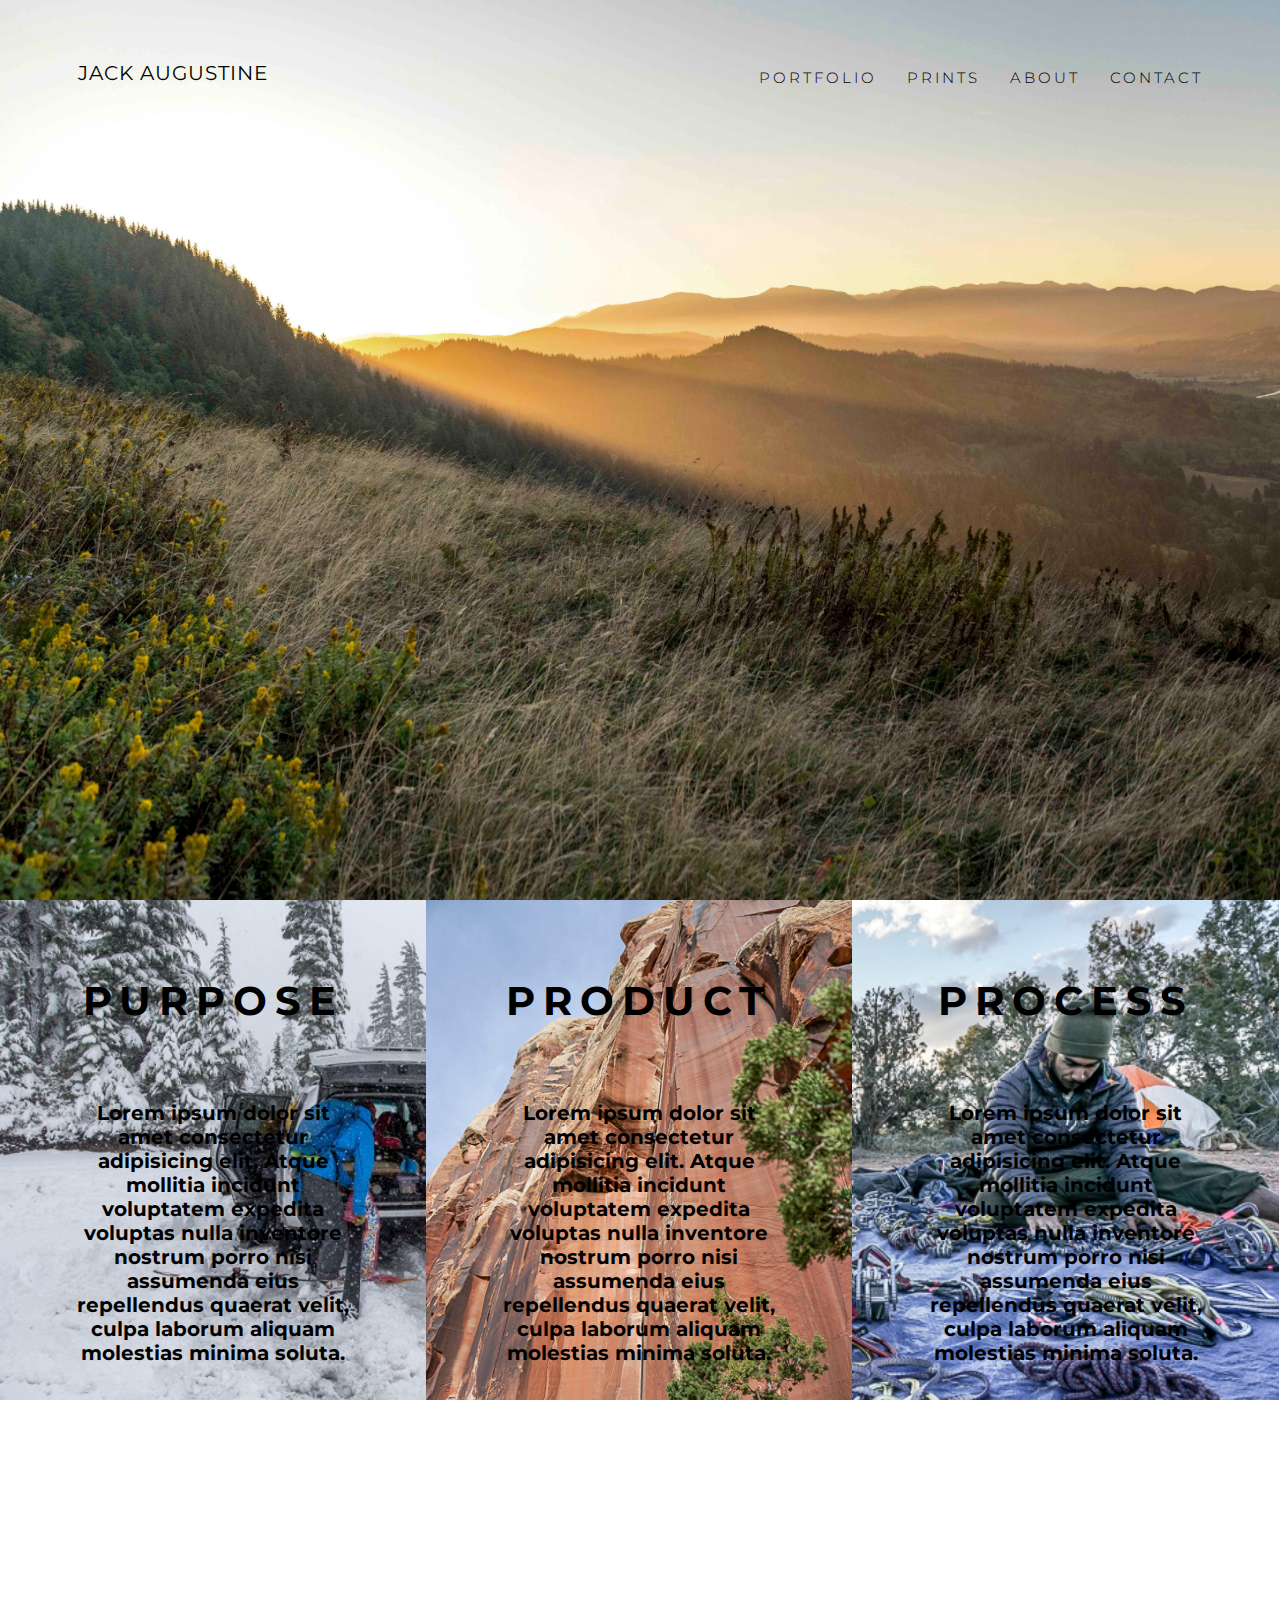
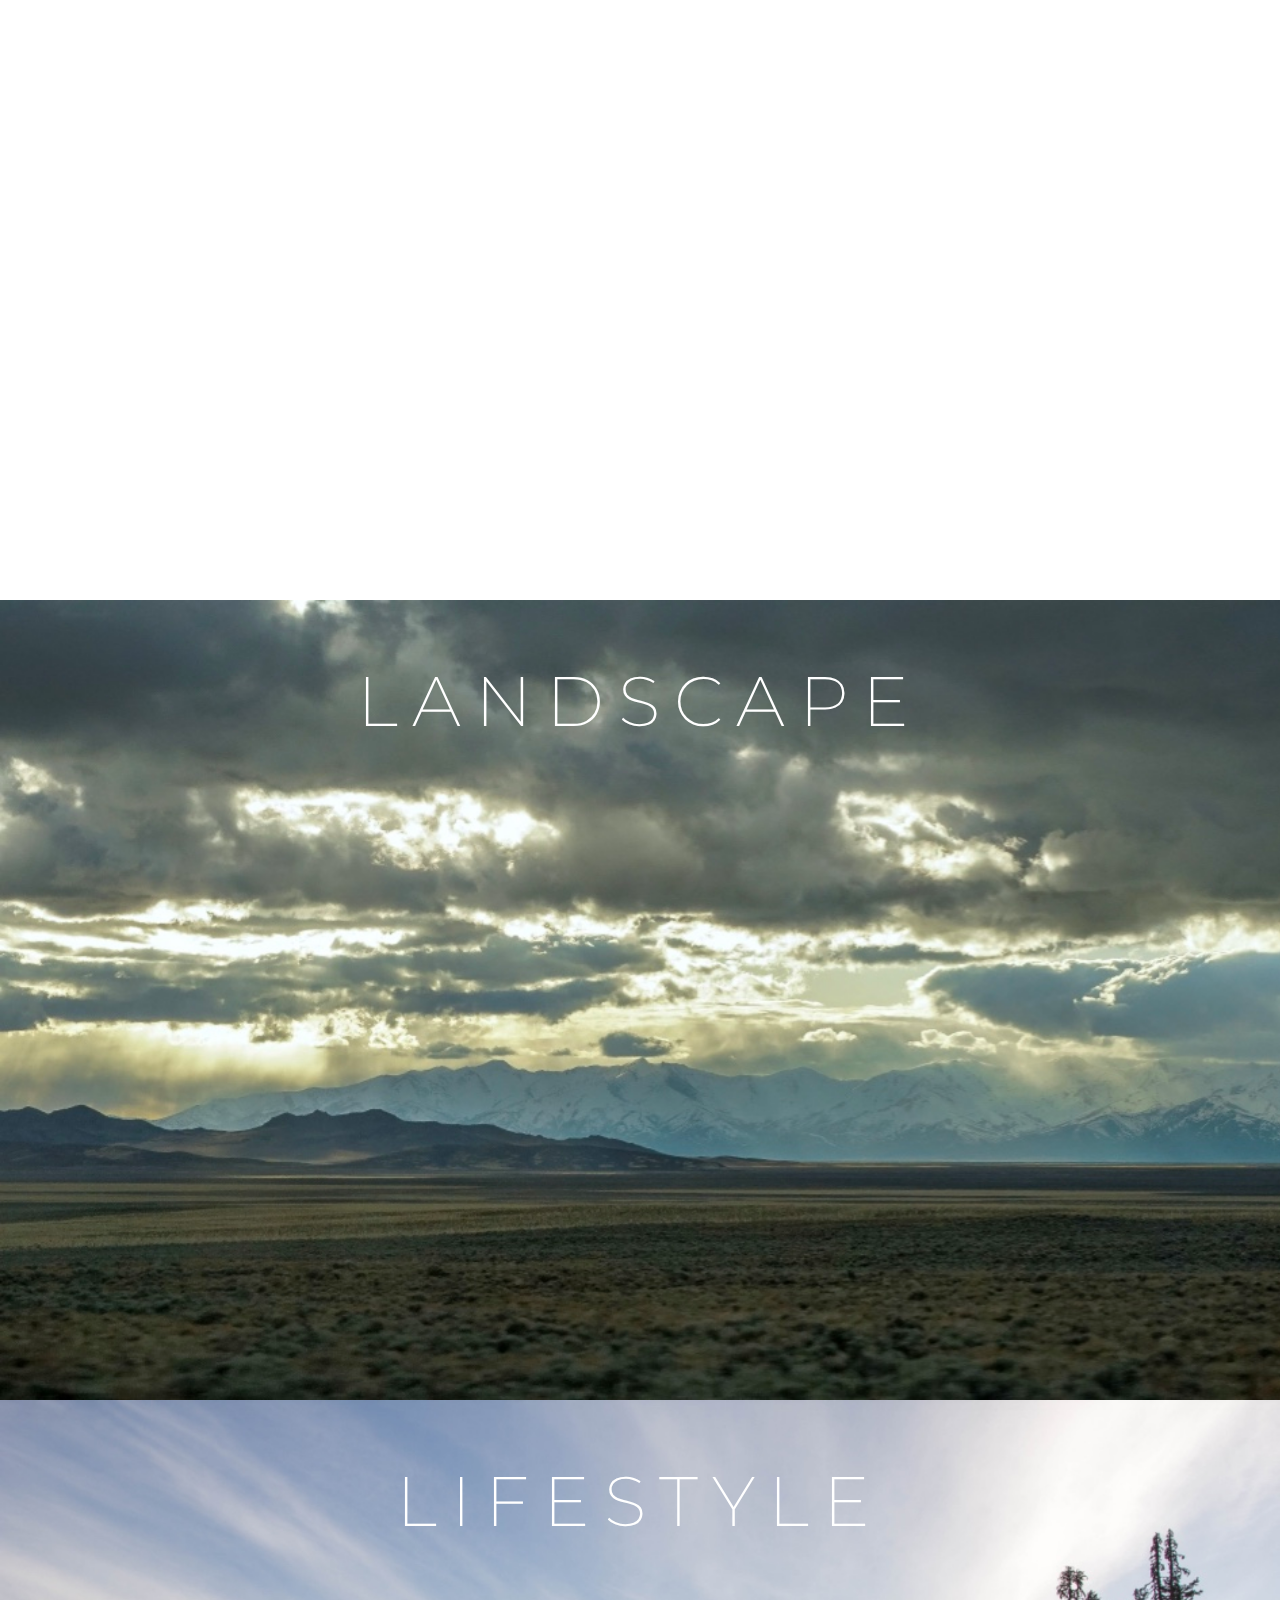
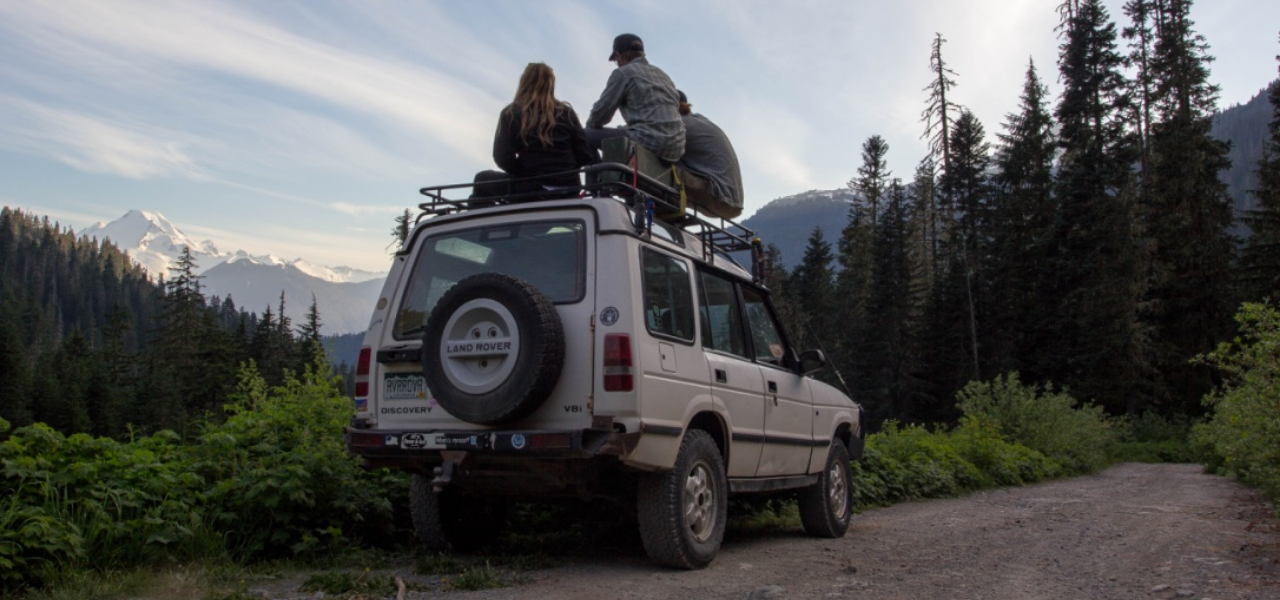
==== index.html @ 786903d4 "added index.html" ====
<!DOCTYPE html>
<html lang="en">

<head>
  <meta charset="UTF-8">
  <meta name="viewport" content="width=device-width, initial-scale=1.0">
  <meta http-equiv="X-UA-Compatible" content="ie=edge">
  <link rel="stylesheet" href="css/style.css">
  <link href="https://fonts.googleapis.com/css?family=Montserrat:300,400,400i,600,700" rel="stylesheet">
  <title>Jack Augustine Photography</title>
</head>
<!--
  <div class="navbar">
    <a href="#home">Home</a>
    <a href="#news">News</a>
    <div class="dropdown">
      <button class="dropbtn">Dropdown 
        <i class="fa fa-caret-down"></i>
      </button>
      <div class="dropdown-content">
        <a href="#">Link 1</a>
        <a href="#">Link 2</a>
        <a href="#">Link 3</a>
      </div>
    </div> 
  </div>
-->
<body>
  <div class="wrapper">
    <header>
      <div class="container">
        <div class="header1"><a href="index.html">Jack Augustine</a></div>
        <nav>
          <a href="contact.html">Contact</a>
          
          <a href="about.html">About</a>
          
          <a href="prints.html">Prints</a>
          
          <a href="portfolio.html">Portfolio</a>

          </div>
        </nav>
      </div>
    </header>

    <section class="heroimage"></section>
    <div class="clearfix"></div>


    <main>
      <section class="main-padding">
        <div class="row1">
          <div class="column">
            <div class="purpose">
              <h2>Purpose</h2>
              <p>Lorem ipsum dolor sit amet consectetur adipisicing elit. Atque mollitia incidunt voluptatem expedita
                voluptas nulla inventore nostrum porro nisi assumenda eius repellendus quaerat velit, culpa laborum
                aliquam molestias minima soluta.</p>
            </div>
          </div>
          <div class="column">
            <div class="product">
              <h2>Product</h2>
              <p>Lorem ipsum dolor sit amet consectetur adipisicing elit. Atque mollitia incidunt voluptatem expedita
                voluptas nulla inventore nostrum porro nisi assumenda eius repellendus quaerat velit, culpa laborum
                aliquam molestias minima soluta.</p>
            </div>
          </div>
          <div class="column">
            <div class="process">
              <h2>Process</h2>
              <p>Lorem ipsum dolor sit amet consectetur adipisicing elit. Atque mollitia incidunt voluptatem expedita
                voluptas nulla inventore nostrum porro nisi assumenda eius repellendus quaerat velit, culpa laborum
                aliquam molestias minima soluta.</p>
            </div>
          </div>
        </div>

          <div class="row">
            <div class="adventure">
            <a href="adventure.html"><h2>Adventure</h2></a>
            </div>
          </div>
          <div class="row">
            <div class="landscape">
            <a href="landscape.html"><h2>Landscape</h2></a>
            </div>
          </div>
          <div class="row">
            <div class="lifestyle">
            <a href="lifestyle.html"><h2>Lifestyle</h2></a>
            </div>
          </div>
        


      </section>



    </main>



  </div>
</body>

</html>
---- css/style.css ----
*{
    box-sizing: border-box;
}
#wrapper{
    color: white;
}
.container{
    width: 100%;
    padding-left: 15px;
    padding-right: 15px;
    margin-left: none;
    margin-right: none;
}
/* BEGIN HEADER */
body{
    background-color: white;
    margin: 0px;
    padding: 0px;
    font-family: 'Montserrat', sans-serif;
    margin: 0 auto;
}
header{
    position: absolute;
    top: 0px;
    left: 0px;
    width: 100%;
    z-index: 5;
    display: block;
    text-align: center;
    padding-top: 3%;
}
header>div .header1{
    float: left;
    padding-left: 5%;
}
.header1{
    padding: 20px;
    text-align: left;
    line-height: 30px;
}
.header1 a{
    text-decoration: none;
    text-transform: uppercase;
    letter-spacing: 0.05em;
    color: black;
    font-size: 20px;
    font-weight: 400;
}
nav{
    position: relative;
    padding-right: 5%;
    margin: none;
}
nav a{
    text-transform: uppercase;
    letter-spacing: 0.2em;
    font-weight: 300;
    color: black;
    padding: 30px 0px 20px 30px;
    float: right;
    text-decoration: none;
    font-size: 15px;
}
.heroimage{
    background-image: url(../images/heroimage.jpg);
    background-size: cover;
    height: 100vh;
}
/* 
-Transparency Gradient-
    -webkit-mask-image:-webkit-gradient(linear, left top, left bottom, from(rgba(0,0,0,1)), to(rgba(0,0,0,0)));
    mask-image: linear-gradient(to bottom, rgba(0,0,0,1), rgba(0,0,0,0));
*/
/* END HEADER */

/* BEGIN MAIN */
.row1{
    margin-left: auto;
    margin-right: auto;
    display: flex;
    position: relative;
}
.column{
    float: left;
    width: 33.3%;
    height: auto;
    text-align: center;
    opacity: 1;
    z-index: 5;
    display: inline-block;
    text-align: center;  
    position: relative;
}
.column p{
    color: black;
    padding: 0% 18% 20% 18%;
    text-align: center;
    font-size: 20px;
    font-weight: 700;
}
.column h2{
    text-align: center;
    color: black;
    text-transform: uppercase;
    font-size: 40px;
    letter-spacing: .2em;
    font-weight: 700;
    padding: 0;
    padding-top: 10%;
    padding-bottom: 10%;
}

.purpose{
    background-image: url(../images/2.jpg);
    background-size: cover;
    height: 500px;
    width: 100%;
    padding: none;
    float: left;
    display: block;
}

.product{
    background-image: url(../images/product.jpg);
    background-size: cover;
    height: 500px;
    width: 100%;
    padding: none;
    float: left;
    display: block;
}

.process{
    background-image: url(../images/process.jpg);
    background-size: cover;
    display: block;
    height: 500px;
    width: 100%;
    padding: none;
    float: left;
}

/* ROW 2 */
.row{
    width: 100%;
    margin-left: auto;
    margin-right: auto;
    height: 900px;
    width: 100%;
    display: inline;

}
.row h2:hover{
    text-transform: uppercase;
    letter-spacing: 0.05em;
    color: white;
    font-size: 70px;
    font-weight: 200;
    letter-spacing: .2em;
    opacity: .5;
    text-decoration: none;
}
.row h2{
    text-decoration: none;
    text-transform: uppercase;
    letter-spacing: 0.05em;
    color: white;
    font-size: 70px;
    font-weight: 200;
    letter-spacing: .2em;
    opacity: 1;
}
.row a{
    text-decoration: none;
}
.adventure{
    float: left;
    width: 100%;
    text-align: center;
    height: 800px;
    padding: none;
    background-size: cover;
    background-image: url(../images/9.jpg);
    mask-composite: url(../images/9.jpg)
}
.landscape{
    float: left;
    width: 100%;
    text-align: center;
    height: 800px;
    padding: none;
    background-image: url(../images/landscape.jpg);
    background-size: cover;
}
.lifestyle{
    float: left;
    width: 100%;
    text-align: center;
    height: 800px;
    padding: none;
    background-image: url(../images/lifestyle.jpg);
    background-size: cover;
}


/*PORT TEST*/

header>div .headerport{
    float: left;
    padding-left: 5%;
    padding-bottom: 20px;
}
.headerport{
    padding: 20px;
    text-align: left;
    line-height: 30px;
}
.headerport a{
    text-decoration: none;
    text-transform: uppercase;
    letter-spacing: 0.05em;
    color: black;
    font-size: 20px;
    font-weight: 400;
}
nav{
    position: relative;
    padding-right: 5%;
    margin: none;
}
.headerport nav a{
    text-transform: uppercase;
    letter-spacing: 0.2em;
    font-weight: 300;
    color: black;
    padding: 30px 0px 20px 30px;
    float: right;
    text-decoration: none;
    font-size: 15px;
}
.flex{
    position: relative;
    display: flex;
    text-align: center;  
    position: relative;
    flex-wrap: wrap;
    flex-direction: row;
    align-content: center;
    align-items: center;
    overflow: hidden;
}
img{
    order: 1 2 3 4 8 7 6 5;
    padding: 20px;
    align-content: center;
    flex-basis: length;
    height: auto;
    width: auto;
}
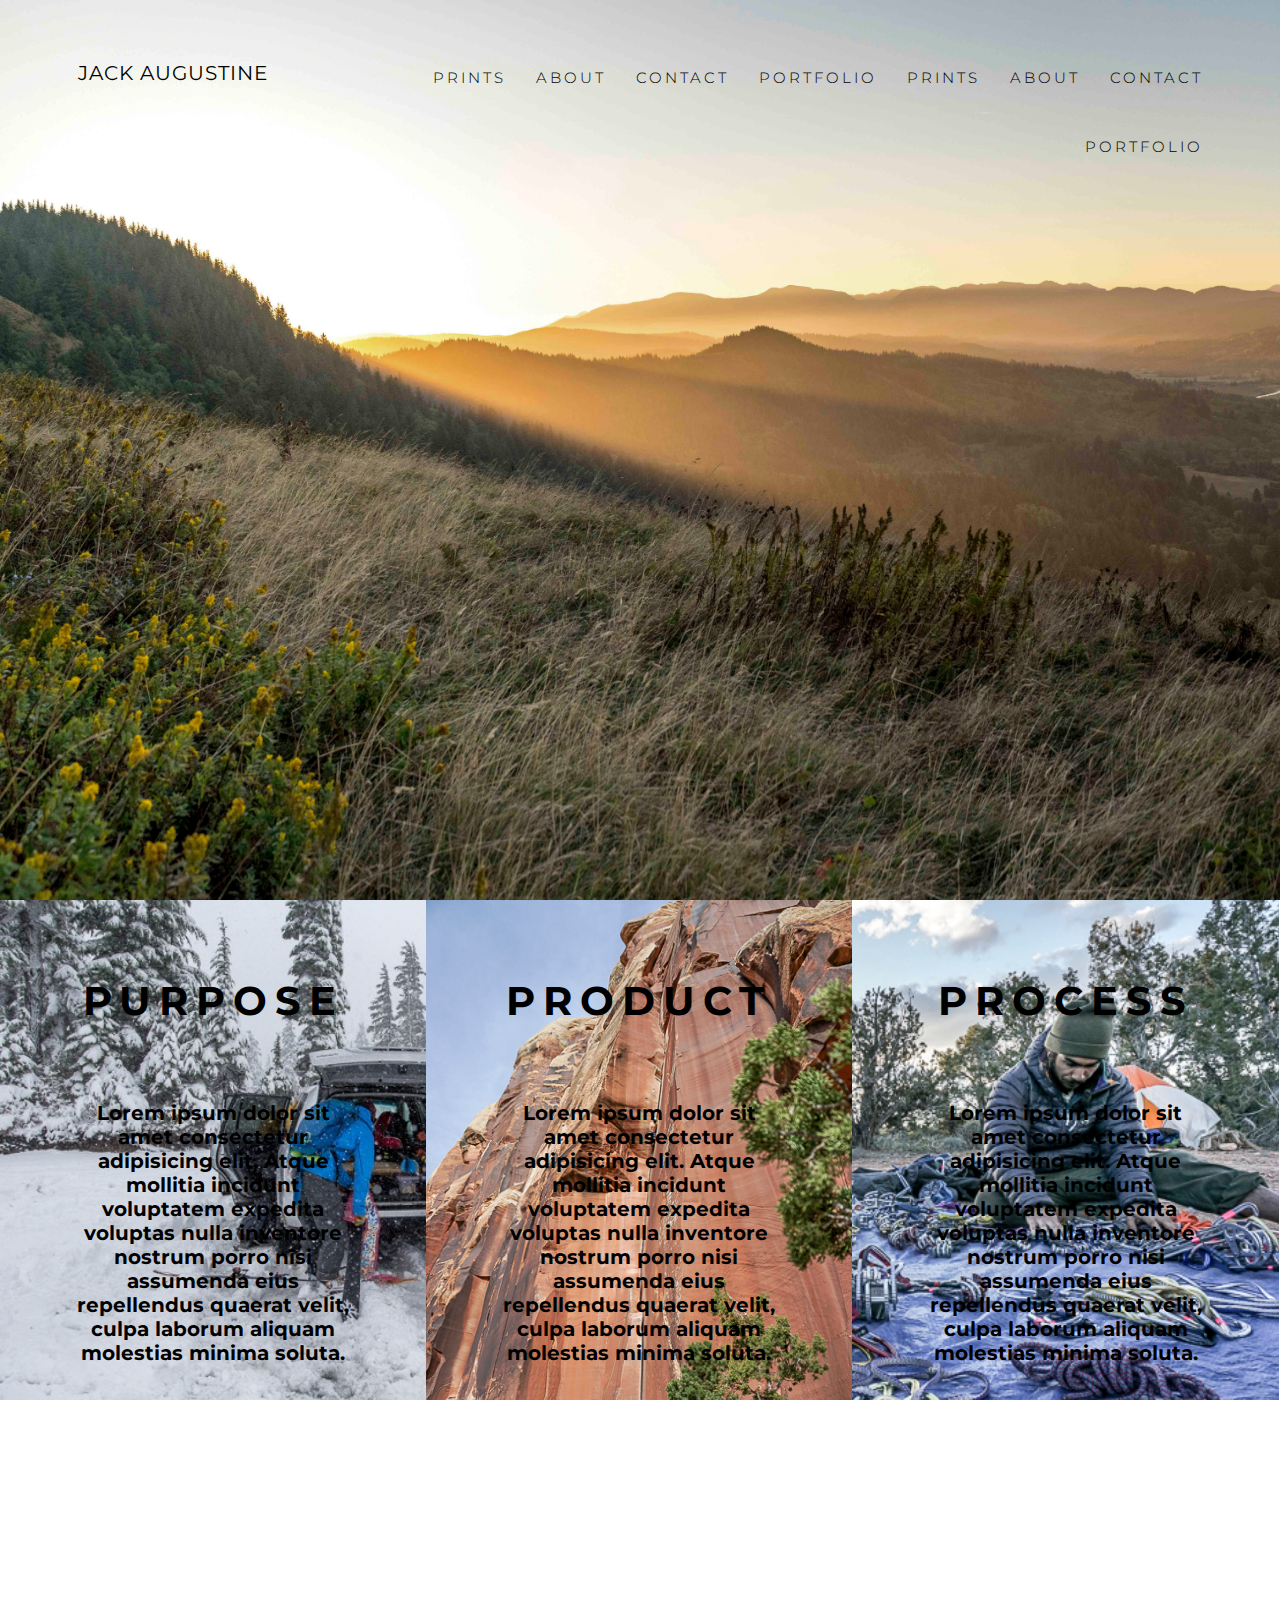
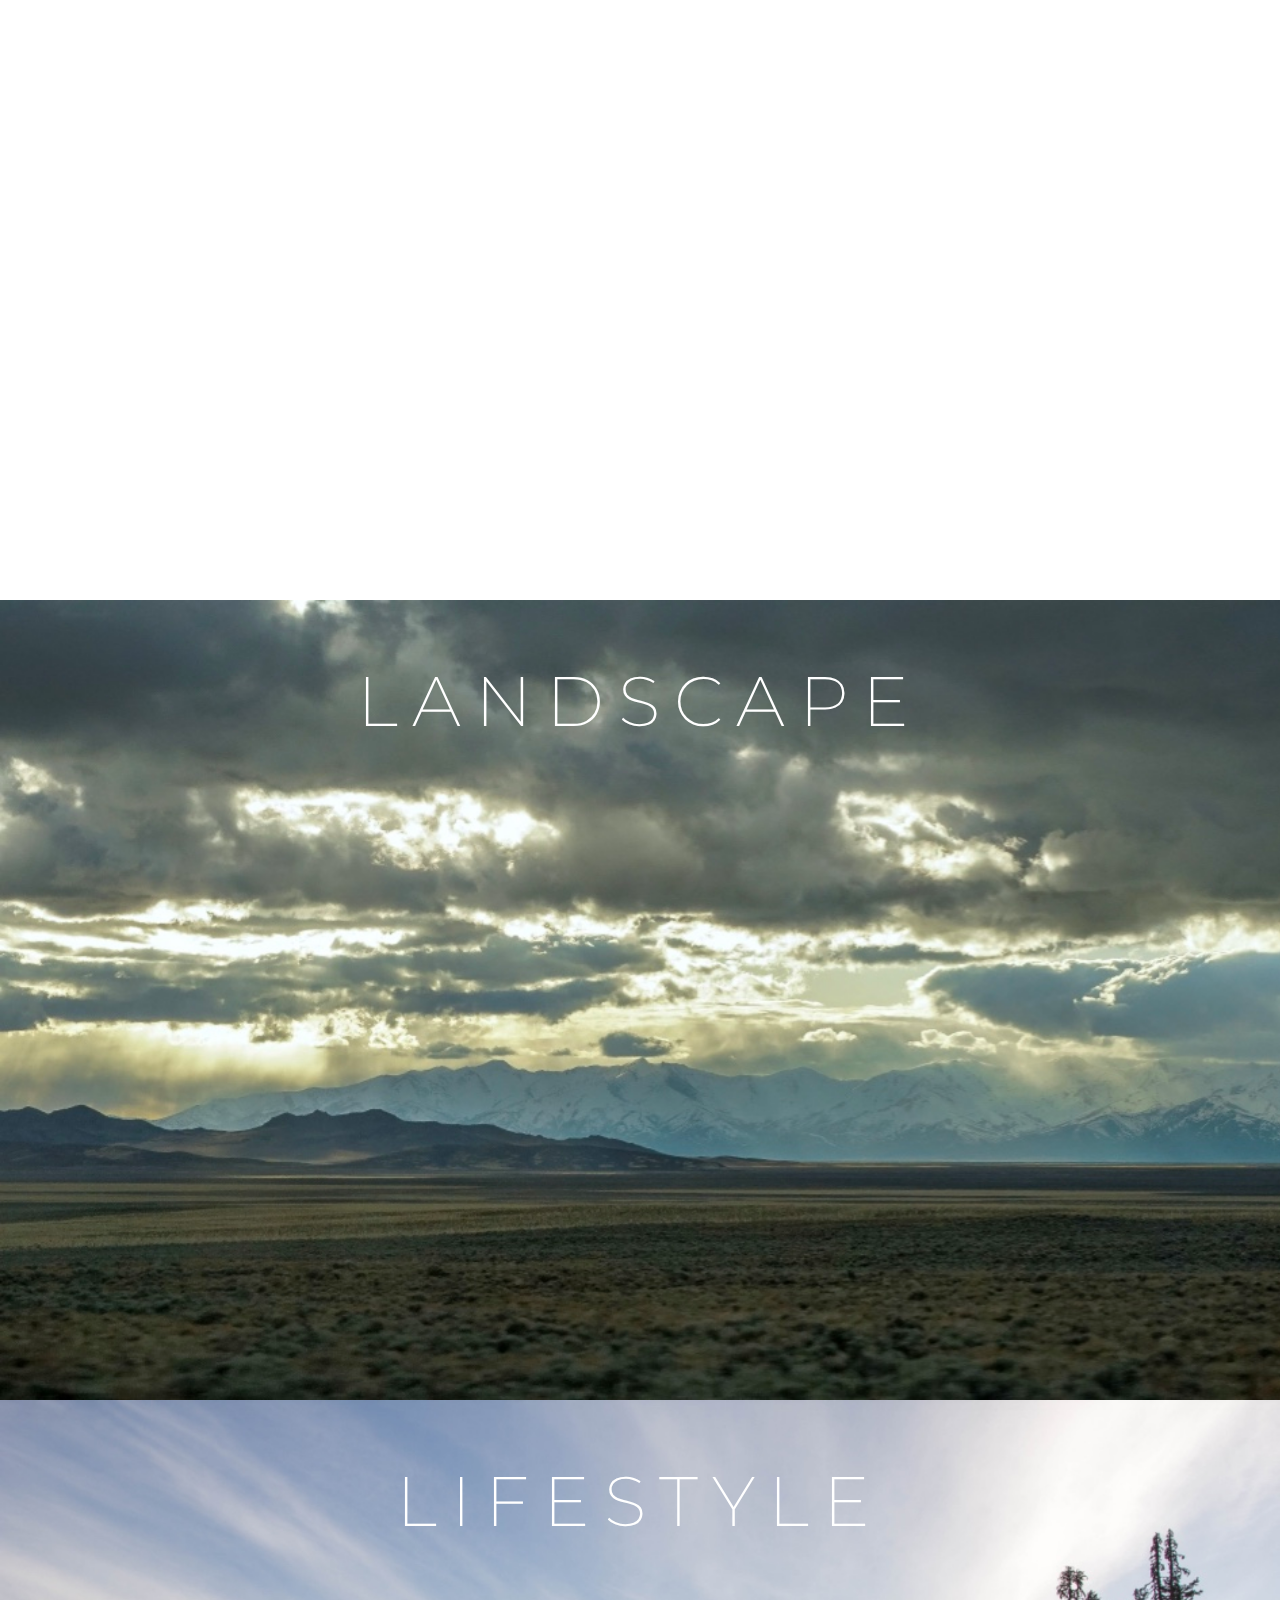
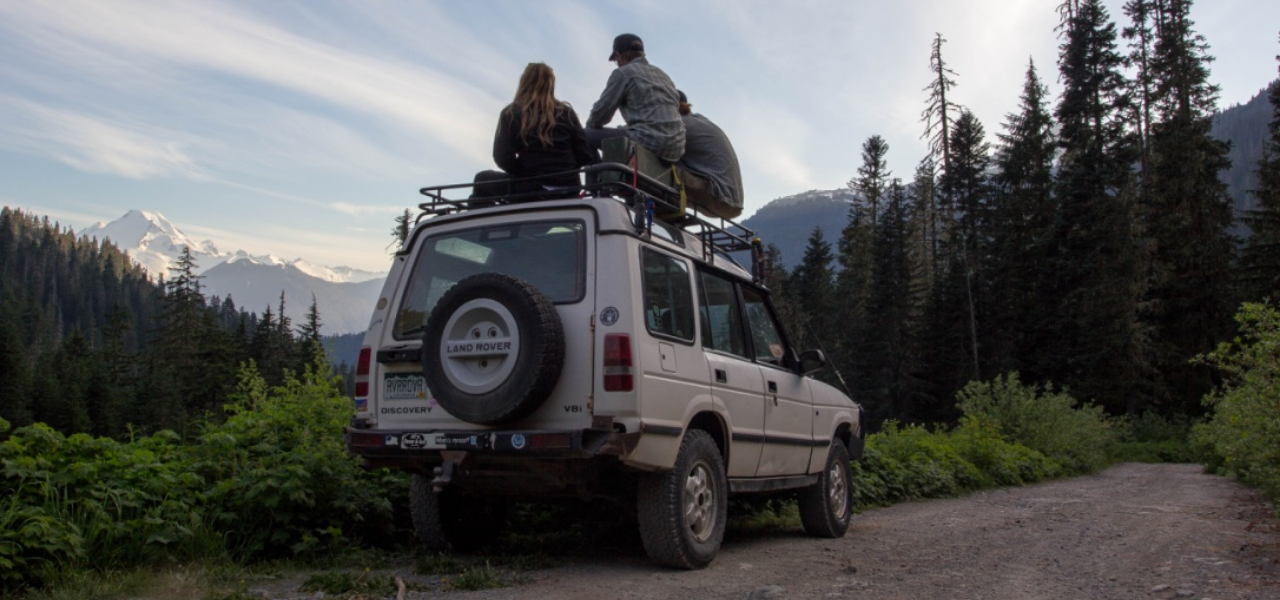
==== commit 9ea52fca: "new test change" ====
--- a/index.html
+++ b/index.html
@@ -9,22 +9,6 @@
   <link href="https://fonts.googleapis.com/css?family=Montserrat:300,400,400i,600,700" rel="stylesheet">
   <title>Jack Augustine Photography</title>
 </head>
-<!--
-  <div class="navbar">
-    <a href="#home">Home</a>
-    <a href="#news">News</a>
-    <div class="dropdown">
-      <button class="dropbtn">Dropdown 
-        <i class="fa fa-caret-down"></i>
-      </button>
-      <div class="dropdown-content">
-        <a href="#">Link 1</a>
-        <a href="#">Link 2</a>
-        <a href="#">Link 3</a>
-      </div>
-    </div> 
-  </div>
--->
 <body>
   <div class="wrapper">
     <header>
@@ -39,6 +23,13 @@
           
           <a href="portfolio.html">Portfolio</a>
 
+          <a href="contact.html">Contact</a>
+          
+          <a href="about.html">About</a>
+          
+          <a href="prints.html">Prints</a>
+          
+          <a href="portfolio.html">Portfolio</a>
           </div>
         </nav>
       </div>
